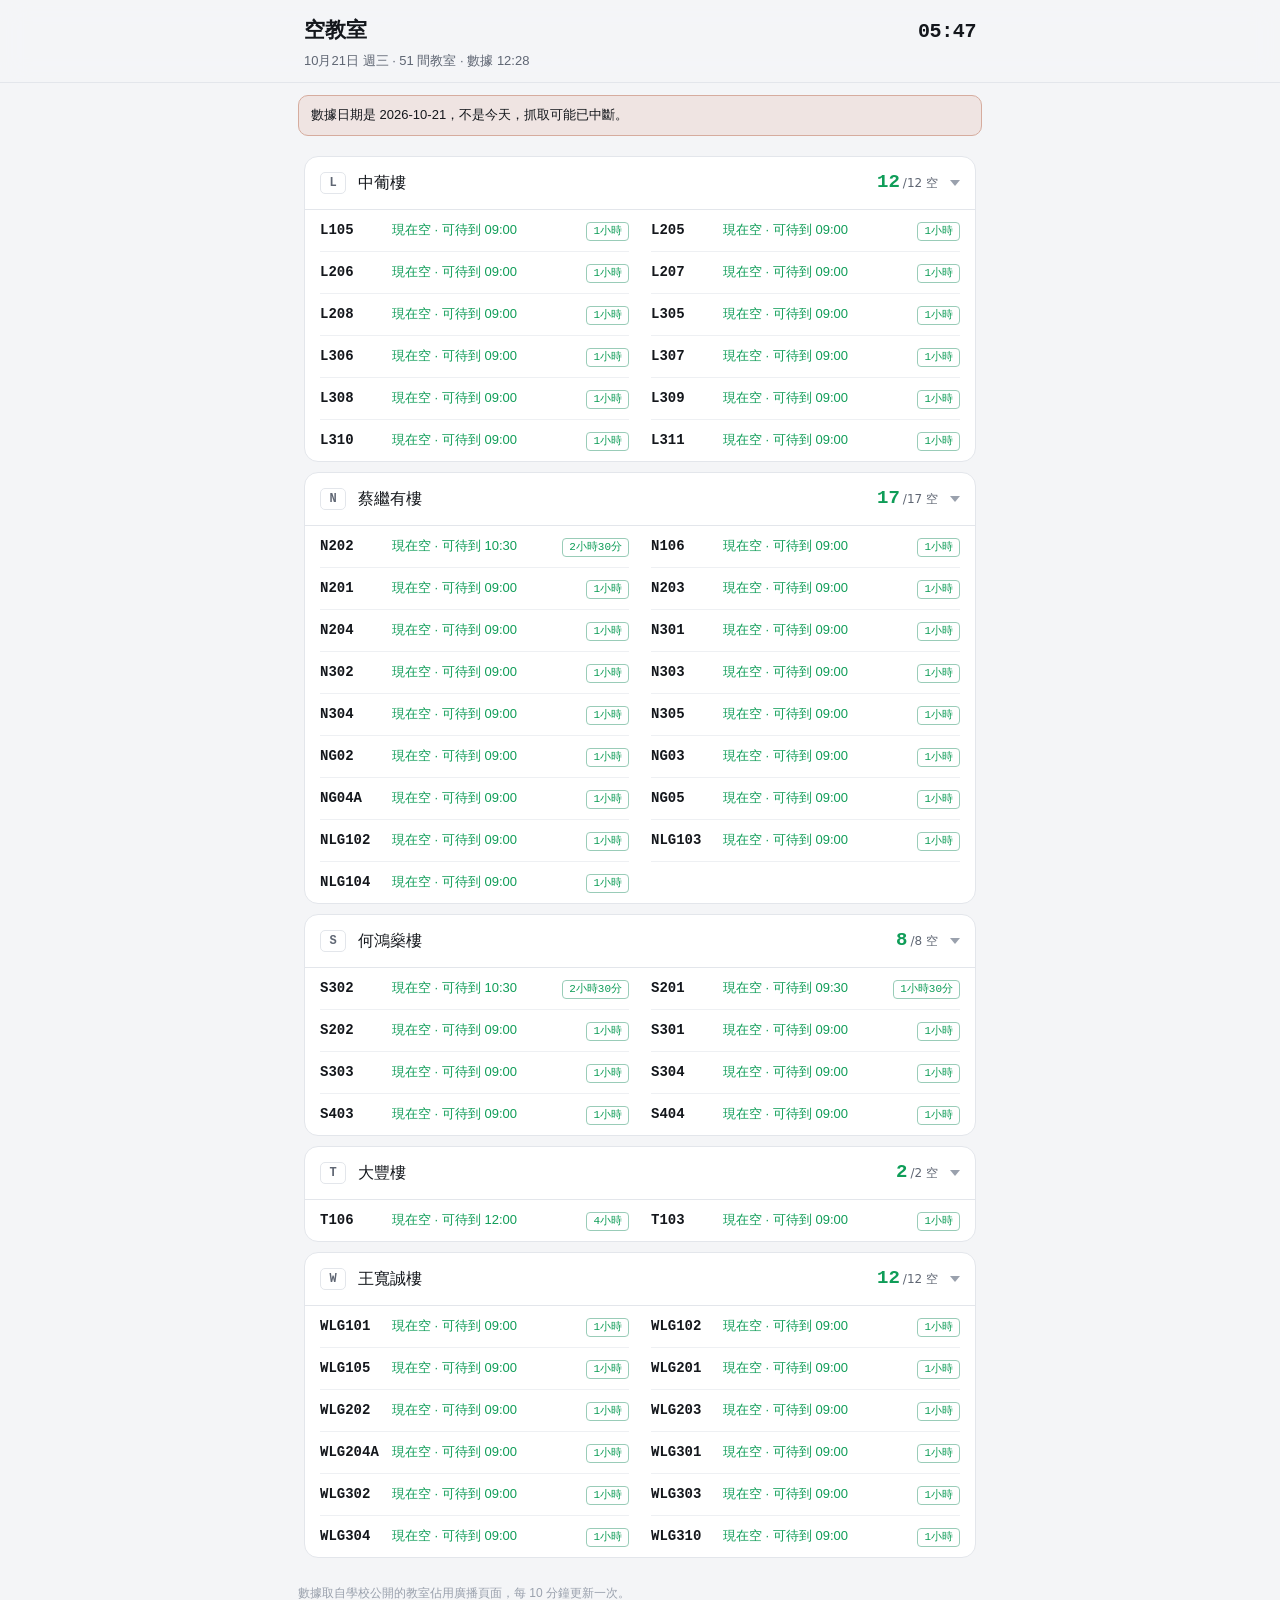
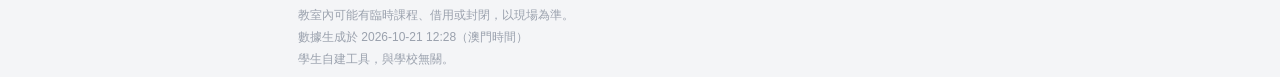
==== site/index.html @ d2d5ed07 "初始化：空教室查询站" ====
<!doctype html>
<html lang="zh-Hant">
<head>
<meta charset="utf-8">
<meta name="viewport" content="width=device-width, initial-scale=1, viewport-fit=cover">
<meta name="theme-color" content="#0b0d10">
<meta name="description" content="澳城大氹仔校区空教室查询，手机一屏看完。">
<title>空教室 · 澳城大氹仔</title>
<link rel="stylesheet" href="style.css">
</head>
<body>

<header class="top">
  <div class="top-row">
    <h1>空教室</h1>
    <span class="clock" id="clock">--:--</span>
  </div>
  <div class="sub" id="meta">載入中…</div>
</header>

<div class="notice" id="notice" hidden></div>

<main id="list" aria-live="polite"></main>

<footer>
  <p>數據取自學校公開的教室佔用廣播頁面，每 10 分鐘更新一次。</p>
  <p>教室內可能有臨時課程、借用或封閉，以現場為準。</p>
  <p class="dim" id="stamp"></p>
  <p class="dim">學生自建工具，與學校無關。</p>
</footer>

<script src="app.js"></script>
</body>
</html>
---- site/style.css ----
:root {
  --bg: #0b0d10;
  --card: #14171c;
  --card-hi: #1a1e25;
  --line: #232830;
  --text: #e9ecf1;
  --muted: #868e9c;
  --dim: #5b626e;
  --free: #3ddc84;
  --free-dim: #1e6b43;
  --busy: #f0865a;
  --radius: 14px;
  --mono: ui-monospace, "SF Mono", SFMono-Regular, Menlo, Consolas, monospace;
}

@media (prefers-color-scheme: light) {
  :root {
    --bg: #f4f5f7;
    --card: #ffffff;
    --card-hi: #f7f8fa;
    --line: #e3e6eb;
    --text: #14171c;
    --muted: #5f6673;
    --dim: #9aa1ad;
    --free: #0f9d58;
    --free-dim: #8fd3ae;
    --busy: #c2542a;
  }
}

* { box-sizing: border-box; }

html { -webkit-text-size-adjust: 100%; }

body {
  margin: 0;
  padding: 0 0 env(safe-area-inset-bottom);
  background: var(--bg);
  color: var(--text);
  font: 16px/1.5 -apple-system, BlinkMacSystemFont, "Segoe UI", "PingFang TC",
        "Hiragino Sans", "Microsoft JhengHei", sans-serif;
  -webkit-font-smoothing: antialiased;
}

/* ---------- 顶部 ---------- */

.top {
  position: sticky;
  top: 0;
  z-index: 10;
  padding: calc(env(safe-area-inset-top) + 14px) 18px 12px;
  background: color-mix(in srgb, var(--bg) 88%, transparent);
  backdrop-filter: blur(14px);
  border-bottom: 1px solid var(--line);
}

.top-row {
  display: flex;
  align-items: baseline;
  justify-content: space-between;
  gap: 12px;
}

h1 {
  margin: 0;
  font-size: 21px;
  font-weight: 650;
  letter-spacing: -0.01em;
}

.clock {
  font: 600 20px/1 var(--mono);
  font-variant-numeric: tabular-nums;
  letter-spacing: -0.02em;
}

.sub {
  margin-top: 5px;
  font-size: 13px;
  color: var(--muted);
  font-variant-numeric: tabular-nums;
}

/* ---------- 提示条 ---------- */

.notice {
  margin: 12px 18px 0;
  padding: 10px 12px;
  border-radius: 10px;
  border: 1px solid color-mix(in srgb, var(--busy) 40%, var(--line));
  background: color-mix(in srgb, var(--busy) 10%, transparent);
  color: var(--text);
  font-size: 13px;
  line-height: 1.45;
}

.notice.holiday {
  border-color: color-mix(in srgb, var(--free) 40%, var(--line));
  background: color-mix(in srgb, var(--free) 8%, transparent);
}

/* ---------- 楼栋卡片 ---------- */

main {
  padding: 14px 18px 8px;
  display: flex;
  flex-direction: column;
  gap: 10px;
}

.bld {
  border: 1px solid var(--line);
  border-radius: var(--radius);
  background: var(--card);
  overflow: hidden;
}

.bld-head {
  width: 100%;
  display: flex;
  align-items: center;
  gap: 12px;
  padding: 14px 15px;
  background: none;
  border: 0;
  color: inherit;
  font: inherit;
  text-align: left;
  cursor: pointer;
  -webkit-tap-highlight-color: transparent;
}

.bld-head:active { background: var(--card-hi); }

.code {
  font: 600 12px/1 var(--mono);
  color: var(--muted);
  border: 1px solid var(--line);
  border-radius: 5px;
  padding: 4px 6px;
  min-width: 26px;
  text-align: center;
}

.bld-name {
  flex: 1;
  font-size: 16px;
  font-weight: 550;
}

.free-count {
  font: 650 19px/1 var(--mono);
  font-variant-numeric: tabular-nums;
  color: var(--free);
}

.free-count .unit {
  font: 400 12px/1 system-ui, sans-serif;
  color: var(--muted);
  margin-left: 3px;
}

.chev {
  width: 0;
  height: 0;
  border-left: 5px solid transparent;
  border-right: 5px solid transparent;
  border-top: 6px solid var(--dim);
  transition: transform .18s ease;
}

.bld.open .chev { transform: rotate(180deg); }

/* ---------- 教室列表 ---------- */

.rooms {
  list-style: none;
  margin: 0;
  padding: 0 15px;
  border-top: 1px solid var(--line);
  display: none;
}

.bld.open .rooms { display: block; }

.room {
  display: flex;
  align-items: baseline;
  gap: 10px;
  padding: 10px 0;
  border-bottom: 1px solid color-mix(in srgb, var(--line) 60%, transparent);
  font-size: 14px;
}

.room:last-child { border-bottom: 0; }

.room .rn {
  font: 600 14px/1.3 var(--mono);
  min-width: 62px;
  color: var(--text);
}

.room .rs {
  flex: 1;
  color: var(--muted);
  font-size: 13px;
  overflow: hidden;
  text-overflow: ellipsis;
  white-space: nowrap;
}

.room.is-free .rs { color: var(--free); }
.room.is-free .rs b { font-weight: 600; }

.room.is-busy .rn { color: var(--dim); }
.room.is-busy .rs { color: var(--dim); }

.room .tag {
  font: 500 11px/1 var(--mono);
  padding: 3px 6px;
  border-radius: 4px;
  border: 1px solid color-mix(in srgb, var(--free) 35%, var(--line));
  color: var(--free);
  white-space: nowrap;
}

.room.is-busy .tag {
  border-color: var(--line);
  color: var(--dim);
}

.empty-line {
  padding: 12px 0;
  font-size: 13px;
  color: var(--dim);
}

/* ---------- 页脚 ---------- */

footer {
  padding: 18px 18px 30px;
  font-size: 12px;
  line-height: 1.6;
  color: var(--dim);
}

footer p { margin: 0 0 3px; }
footer .dim { color: var(--dim); font-variant-numeric: tabular-nums; }

/* ---------- 宽屏 ---------- */

@media (min-width: 720px) {
  main {
    max-width: 720px;
    margin: 0 auto;
    padding: 20px 24px 8px;
  }
  .top { padding-left: max(18px, calc(50vw - 336px)); padding-right: max(18px, calc(50vw - 336px)); }
  footer { max-width: 720px; margin: 0 auto; }
  .notice { max-width: 684px; margin-left: auto; margin-right: auto; }
  .rooms {
    display: grid;
    grid-template-columns: 1fr 1fr;
    column-gap: 22px;
  }
  .bld.open .rooms { display: grid; }
  .room:nth-last-child(2):nth-child(odd),
  .room:nth-last-child(1):nth-child(even) { border-bottom: 0; }
}
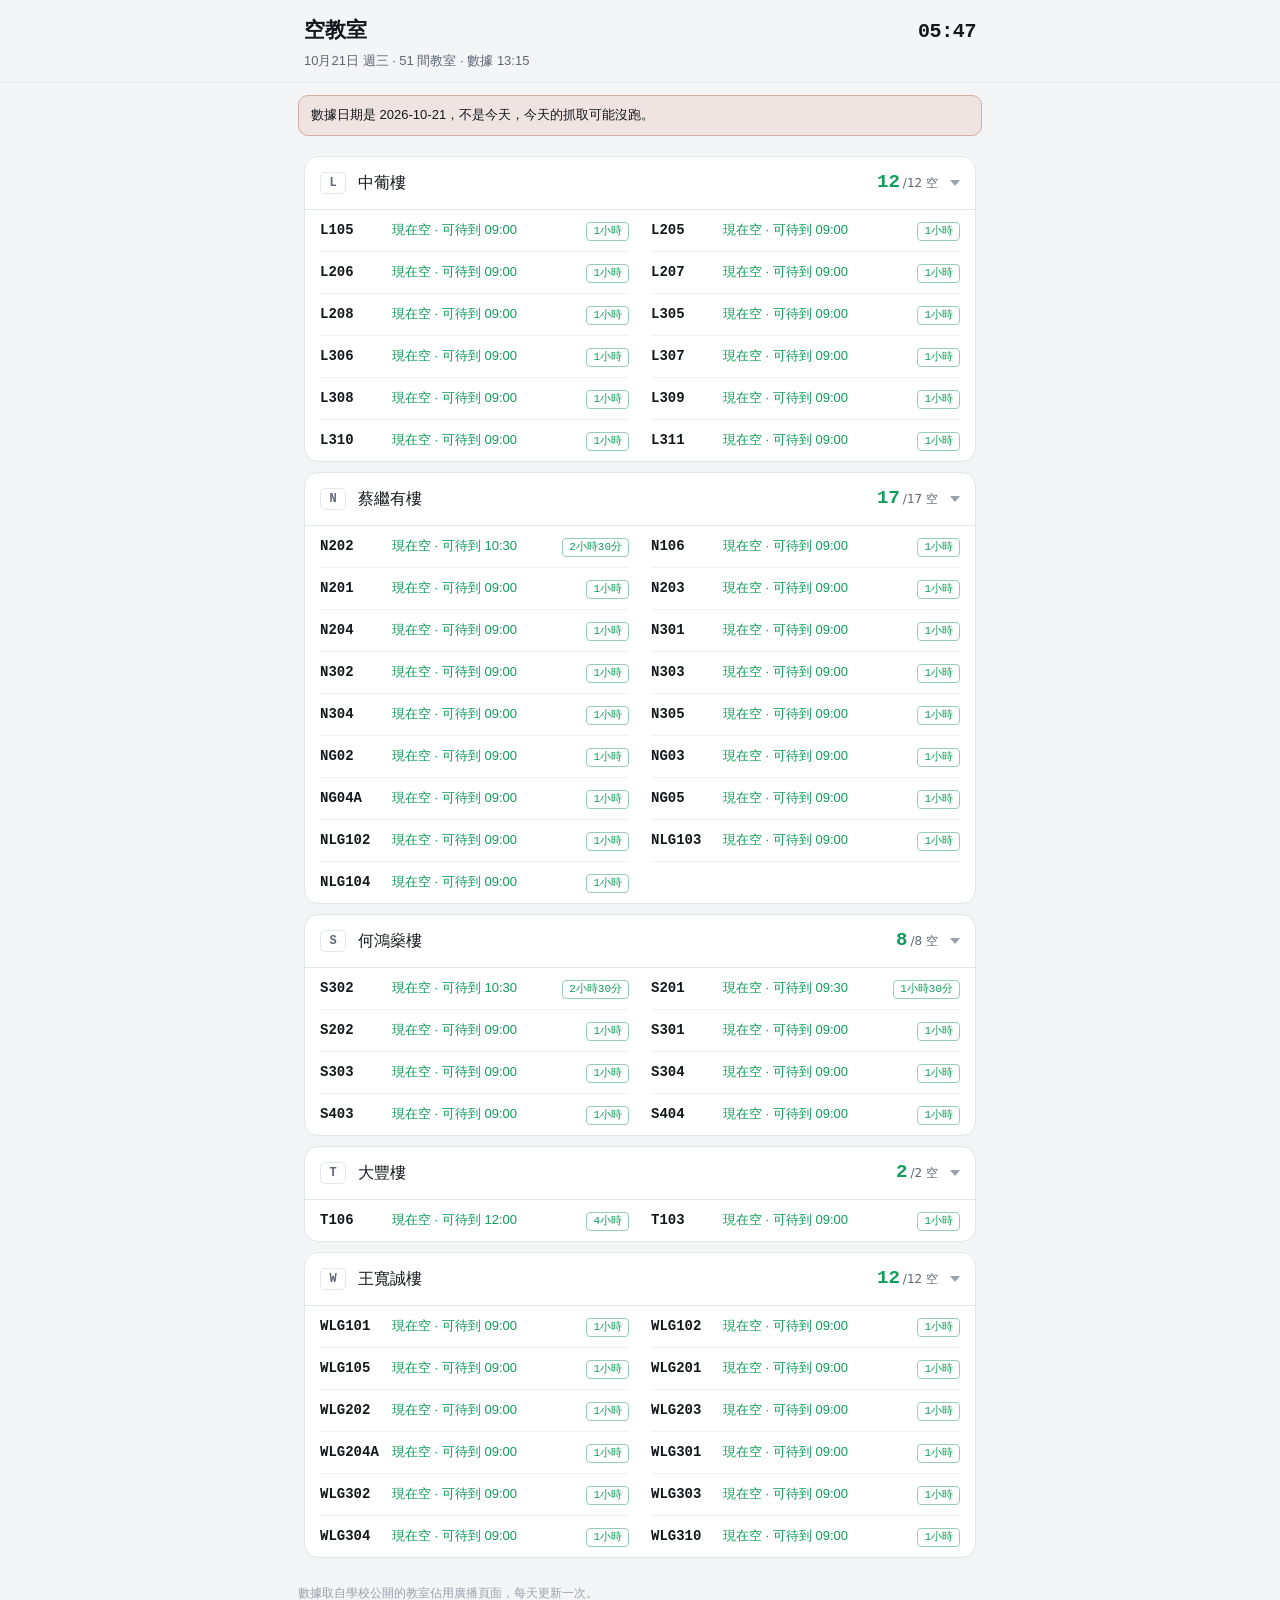
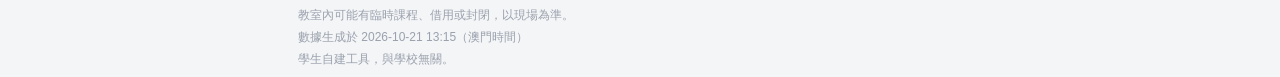
==== commit 68d394b4: "改为每天抓取一次；前端过期判定改用日期" ====
--- a/site/index.html
+++ b/site/index.html
@@ -23,7 +23,7 @@
 <main id="list" aria-live="polite"></main>
 
 <footer>
-  <p>數據取自學校公開的教室佔用廣播頁面，每 10 分鐘更新一次。</p>
+  <p>數據取自學校公開的教室佔用廣播頁面，每天更新一次。</p>
   <p>教室內可能有臨時課程、借用或封閉，以現場為準。</p>
   <p class="dim" id="stamp"></p>
   <p class="dim">學生自建工具，與學校無關。</p>
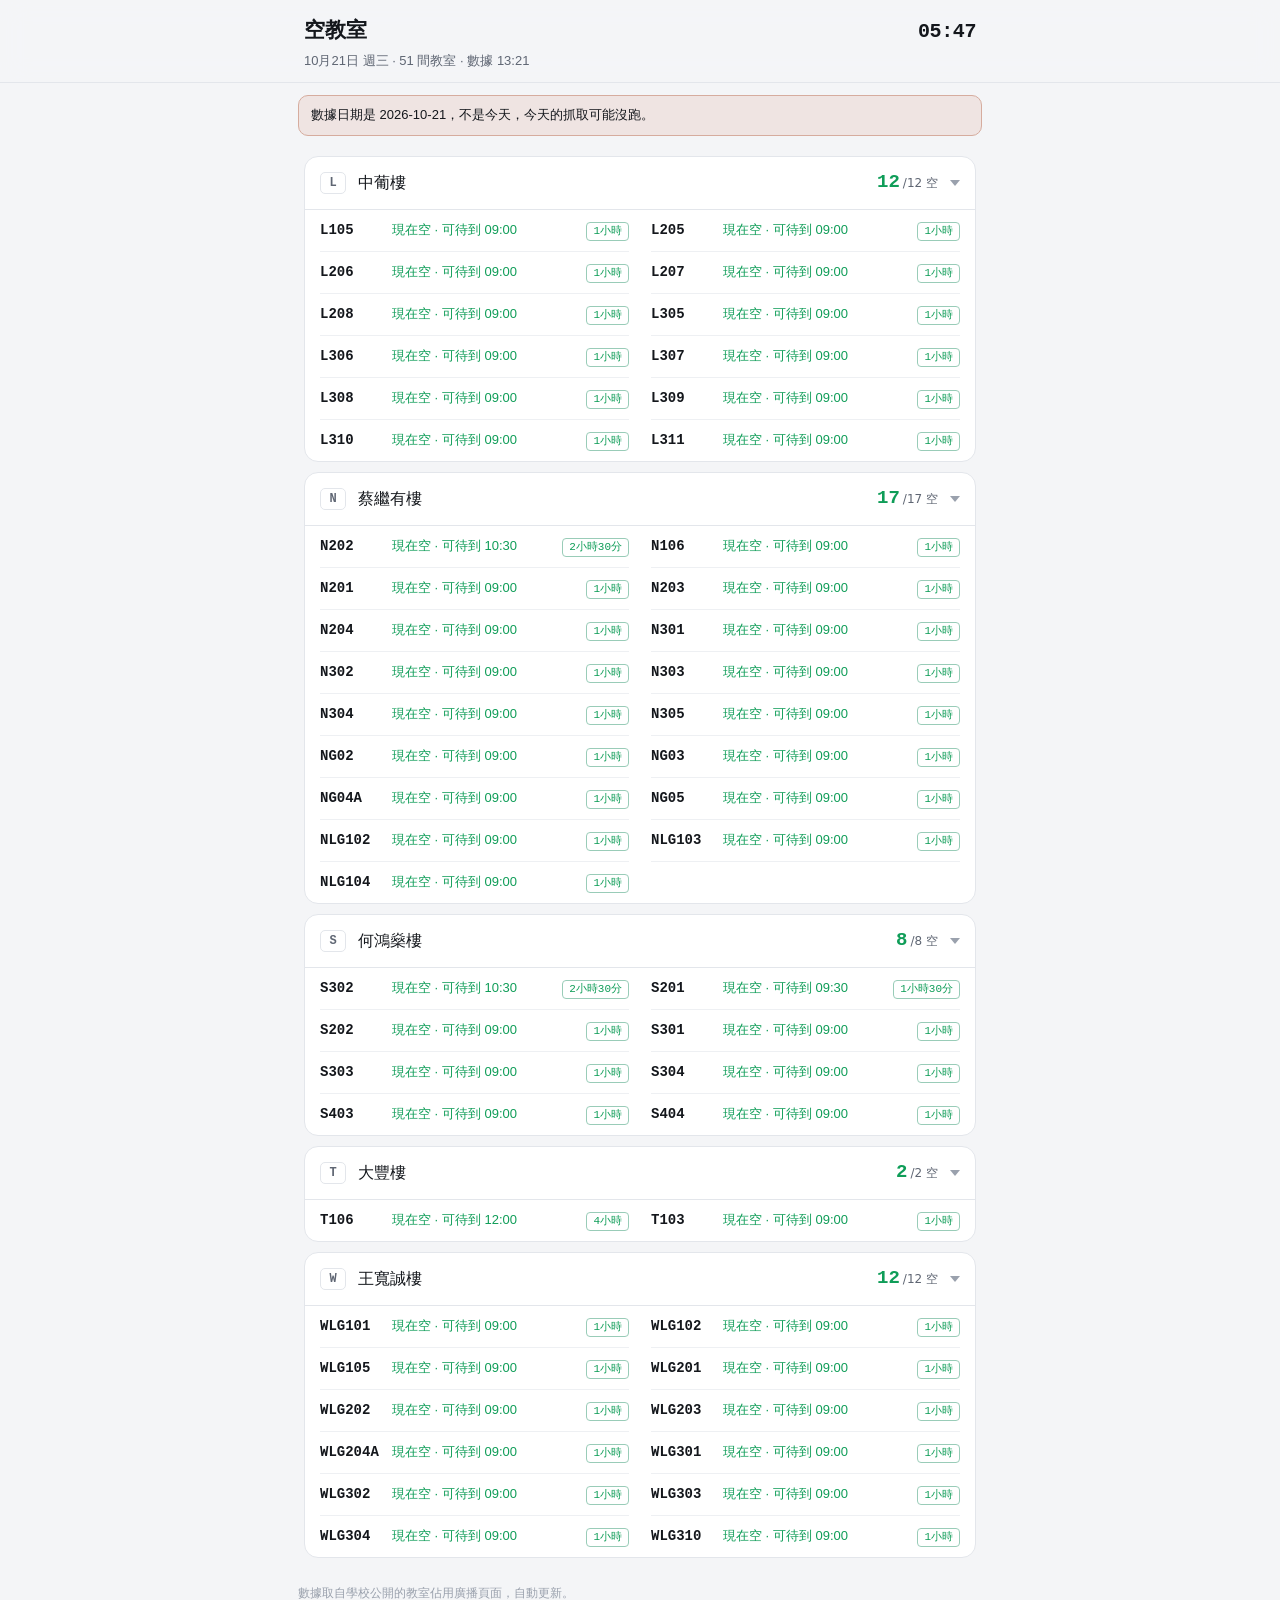
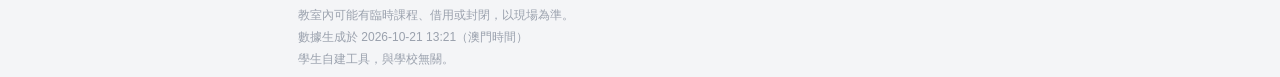
==== commit e5107323: "文案：修正更新频率表述；文档记录 Pages 与 Workers 的取舍" ====
--- a/site/index.html
+++ b/site/index.html
@@ -23,7 +23,7 @@
 <main id="list" aria-live="polite"></main>
 
 <footer>
-  <p>數據取自學校公開的教室佔用廣播頁面，每天更新一次。</p>
+  <p>數據取自學校公開的教室佔用廣播頁面，自動更新。</p>
   <p>教室內可能有臨時課程、借用或封閉，以現場為準。</p>
   <p class="dim" id="stamp"></p>
   <p class="dim">學生自建工具，與學校無關。</p>
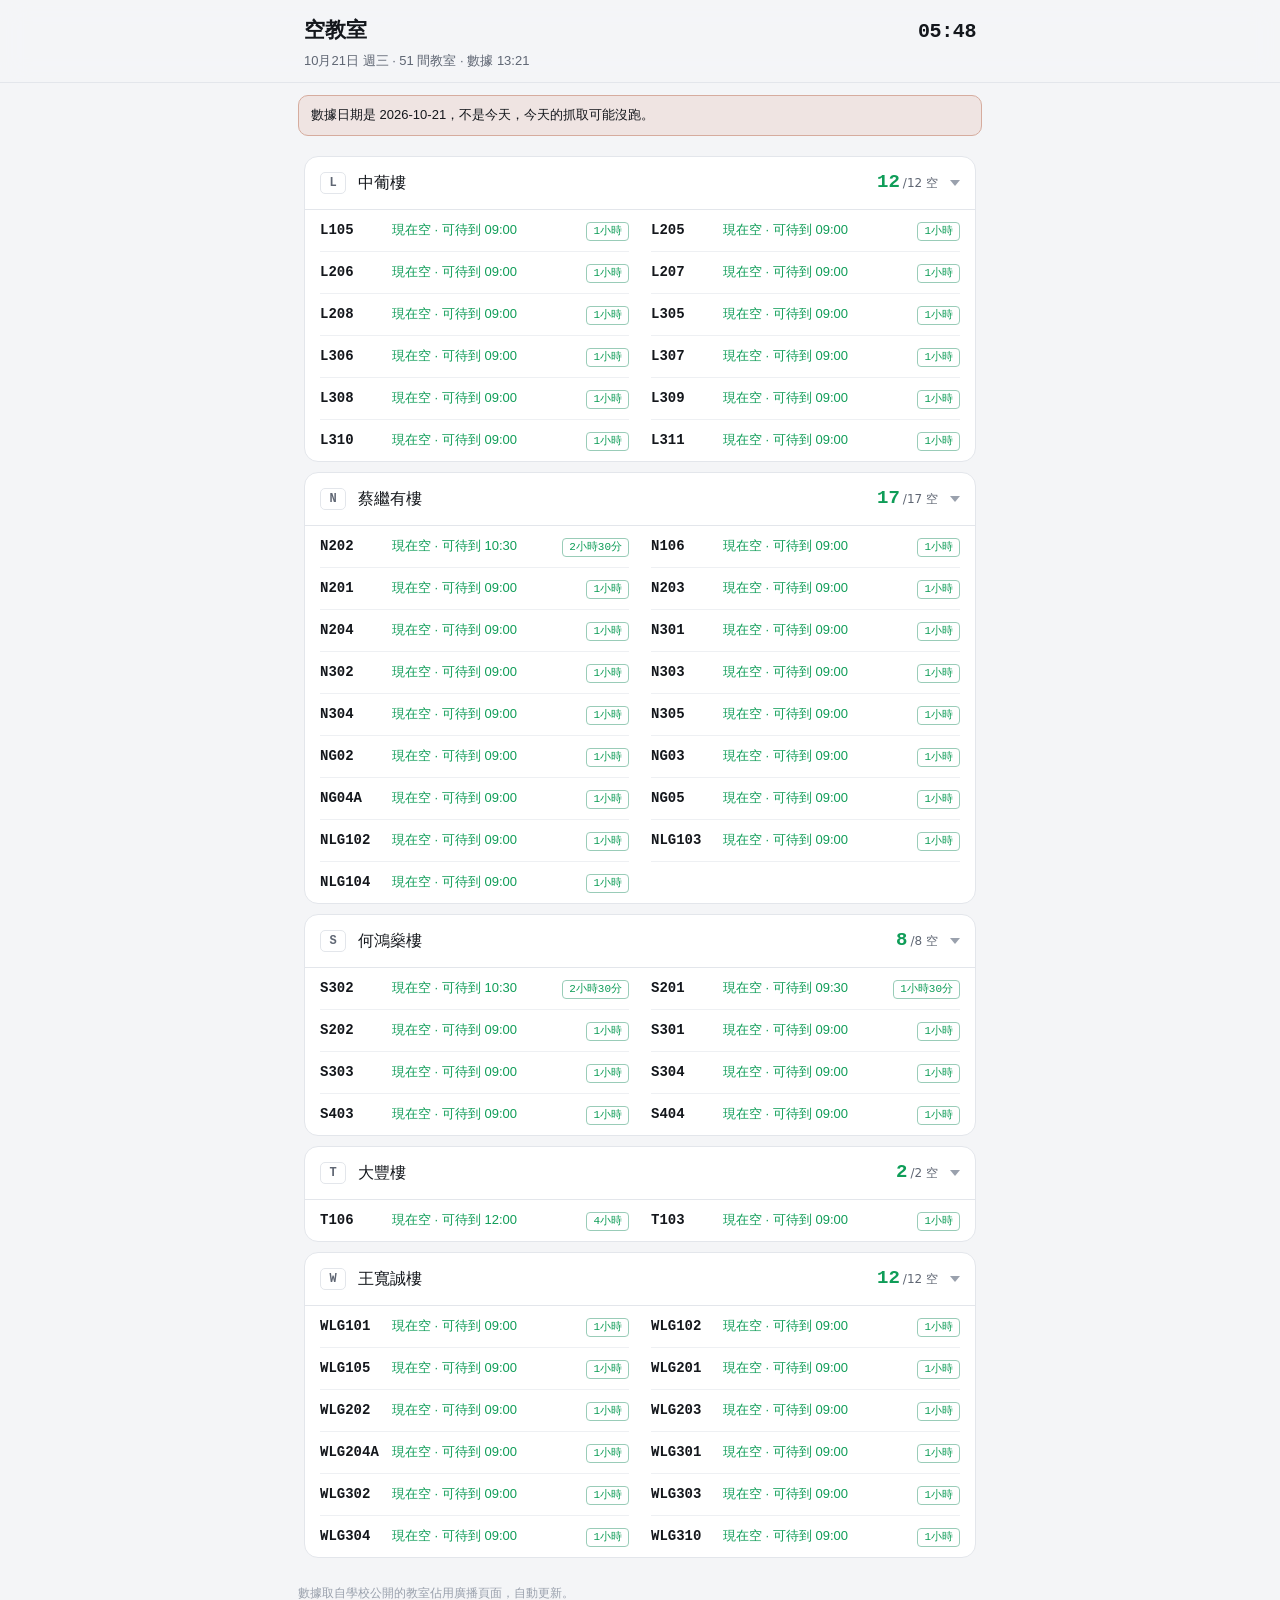
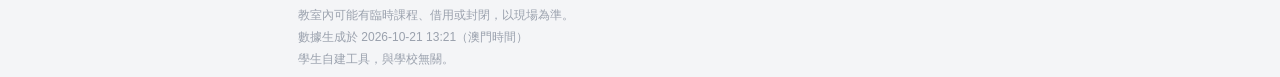
==== commit 43f152c5: "修复：给 app.js/style.css 加版本号，绕开 CDN 缓存" ====
--- a/site/index.html
+++ b/site/index.html
@@ -6,7 +6,7 @@
 <meta name="theme-color" content="#0b0d10">
 <meta name="description" content="澳城大氹仔校区空教室查询，手机一屏看完。">
 <title>空教室 · 澳城大氹仔</title>
-<link rel="stylesheet" href="style.css">
+<link rel="stylesheet" href="style.css?v=2">
 </head>
 <body>
 
@@ -29,6 +29,6 @@
   <p class="dim">學生自建工具，與學校無關。</p>
 </footer>
 
-<script src="app.js"></script>
+<script src="app.js?v=2"></script>
 </body>
 </html>
